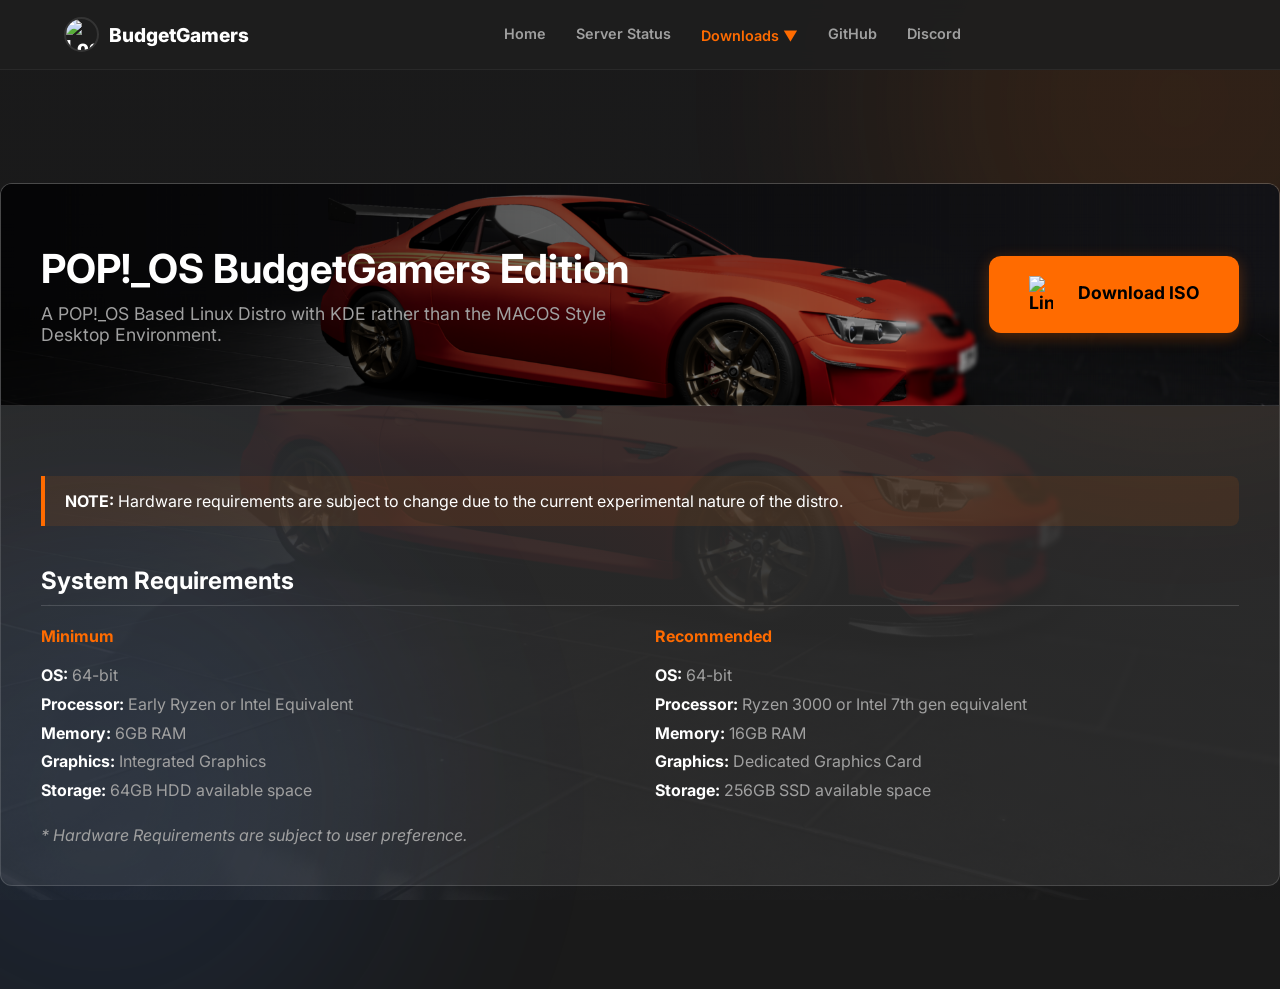
==== Distro/index.html @ 8e36ee64 "refactor: centralize and localize navigation deprecation flags within page headers" ====
<!DOCTYPE html>
<html lang="en">

<head>
    <script>
        // TOGGLE THIS FLAG TO TRUE FOR MAINTENANCE MODE
        const isMaintenance = false;
        if (isMaintenance) {
            window.location.href = "../maintenance.html?page=Distro";
        }

        // TOGGLE THESE FLAGS TO TRUE TO HIDE PAGES FROM NAVIGATION MENUS
        const deprecatedFlags = {
            "Home": false,
            "How to Join": true,
            "Server Status": false,
            "Downloads ▼": false,
            "Modpacks": false,
            "Distro": false
        };
    </script>
    <meta charset="UTF-8">
    <meta name="viewport" content="width=device-width, initial-scale=1.0">
    <title>POP!_OS BudgetGamers Edition | BudgetGamers</title>

    <!-- Google Fonts: Inter -->
    <link rel="preconnect" href="https://fonts.googleapis.com">
    <link rel="preconnect" href="https://fonts.gstatic.com" crossorigin>
    <link href="https://fonts.googleapis.com/css2?family=Inter:wght@300;400;600;800&display=swap" rel="stylesheet">

    <link rel="stylesheet" href="../style.css">
    <link rel="icon" href="../Images/Logo.png">
</head>

<body>
    <!-- Navigation Bar -->
    <nav class="navbar">
        <a href="../index.html" class="nav-logo">
            <img src="../Images/Logo.png" alt="Logo">
            <span>BudgetGamers</span>
        </a>
        <div class="nav-links">
            <a href="../index.html" class="nav-link">Home</a>
            <a href="../How_To_Join/index.html" class="nav-link">How to Join</a>
            <a href="../Status/index.html" class="nav-link">Server Status</a>
            <div class="nav-dropdown">
                <span class="nav-link active" style="cursor: pointer;">Downloads ▼</span>
                <div class="nav-dropdown-content">
                    <a href="../Modpacks/index.html">Modpacks</a>
                    <a href="index.html" class="active">Distro</a>
                </div>
            </div>
            <a href="https://github.com/BudgetGamers" target="_blank" class="nav-link">GitHub</a>
            <a href="https://discord.gg/fDvucph7B3" target="_blank" class="nav-link">Discord</a>
        </div>
        <div class="nav-actions">
            <button class="burger-menu" id="burger-menu">
                <img src="../Images/burger-menu-svgrepo-com.svg" alt="Menu">
            </button>
        </div>
    </nav>

    <!-- Mobile Navigation Overlay -->
    <div class="mobile-overlay" id="mobile-overlay">
        <a href="../index.html" class="nav-link">Home</a>
        <a href="../How_To_Join/index.html" class="nav-link">How to Join</a>
        <a href="../Status/index.html" class="nav-link">Server Status</a>
        <a href="../Modpacks/index.html" class="nav-link">Modpacks</a>
        <a href="index.html" class="nav-link active">Distro</a>
        <a href="https://github.com/BudgetGamers" target="_blank" class="nav-link">GitHub</a>
        <a href="https://discord.gg/fDvucph7B3" target="_blank" class="nav-link">Discord</a>
    </div>

    <!-- Background Blobs -->
    <div class="background-blob blob-1"></div>
    <div class="background-blob blob-2"></div>

    <main class="page-container" style="max-width: none; width: 100%; padding-left: 0; padding-right: 0;">
        <header class="header" style="text-align: center; margin-bottom: 60px;">
        </header>

        <div class="steam-container">
            <!-- Hero Banner -->
            <div class="steam-banner">
                <div class="steam-banner-text">
                    <h2>POP!_OS BudgetGamers Edition</h2>
                    <p>A POP!_OS Based Linux Distro with KDE rather than the MACOS Style Desktop Environment.</p>
                </div>
                <div class="steam-action">
                    <a href="https://huggingface.co/datasets/BudgetGamers/Distros/resolve/main/pop-os_24.04.0-2026.05.18_amd64_generic_24_BudgetGamers.iso?download=true"
                        class="btn btn-primary"
                        style="display: flex; align-items: center; font-size: 1.1rem; padding: 20px 40px; border-radius: 12px; box-shadow: 0 4px 15px rgba(255, 107, 0, 0.3);">
                        <img src="https://cdn.simpleicons.org/linux/white" alt="Linux"
                            style="width: 24px; margin-right: 15px;">
                        <span class="download-text">Download ISO</span>
                    </a>
                </div>
            </div>

            <!-- Content Area -->
            <div class="steam-content">
                <div class="warning-banner">
                    <strong>NOTE:</strong> Hardware requirements are subject to change due to the current experimental
                    nature of the distro.
                </div>

                <div class="sys-reqs">
                    <h3>System Requirements</h3>
                    <div class="sys-reqs-grid">
                        <div class="req-column">
                            <h4>Minimum</h4>
                            <ul>
                                <li><strong>OS:</strong> 64-bit</li>
                                <li><strong>Processor:</strong> Early Ryzen or Intel Equivalent</li>
                                <li><strong>Memory:</strong> 6GB RAM</li>
                                <li><strong>Graphics:</strong> Integrated Graphics</li>
                                <li><strong>Storage:</strong> 64GB HDD available space</li>
                            </ul>
                        </div>
                        <div class="req-column">
                            <h4>Recommended</h4>
                            <ul>
                                <li><strong>OS:</strong> 64-bit</li>
                                <li><strong>Processor:</strong> Ryzen 3000 or Intel 7th gen equivalent</li>
                                <li><strong>Memory:</strong> 16GB RAM</li>
                                <li><strong>Graphics:</strong> Dedicated Graphics Card</li>
                                <li><strong>Storage:</strong> 256GB SSD available space</li>
                            </ul>
                        </div>
                    </div>
                    <p style="color: var(--text-secondary); margin-top: 20px; font-style: italic;">* Hardware
                        Requirements are subject to user preference.</p>
                </div>
            </div>
        </div>
    </main>

    <script src="../script.js"></script>
</body>

</html>
---- style.css ----
:root {
    --bg-color: #1a1a1a;
    /* Dark Grey instead of black */
    --navbar-bg: rgba(30, 30, 30, 0.9);
    --card-bg: rgba(255, 255, 255, 0.07);
    --card-border: rgba(255, 255, 255, 0.15);
    --text-primary: #ffffff;
    --text-secondary: #a0a0a0;
    --accent-primary: #ff6b00;
    /* BeamMP Orange */
    --accent-hover: #ff8533;
    --accent-discord: #5865f2;
}

* {
    margin: 0;
    padding: 0;
    box-sizing: border-box;
}

body {
    font-family: 'Inter', sans-serif;
    background-color: var(--bg-color);
    background-image: linear-gradient(rgba(26, 26, 26, 0.9), rgba(26, 26, 26, 0.9)), url('Images/Background.png');
    background-size: cover;
    background-position: center;
    background-attachment: fixed;
    color: var(--text-primary);
    min-height: 100vh;
    overflow-x: hidden;
}

/* Background Animated Blobs (Subtle Placeholder) */
.background-blob {
    position: fixed;
    width: 600px;
    height: 600px;
    border-radius: 50%;
    filter: blur(120px);
    z-index: -1;
    opacity: 0.1;
}

.blob-1 {
    background-color: var(--accent-primary);
    top: -200px;
    right: -200px;
    animation: float 20s infinite alternate;
}

.blob-2 {
    background-color: #3b82f6;
    bottom: -200px;
    left: -200px;
    animation: float 25s infinite alternate-reverse;
}

@keyframes float {
    from {
        transform: translate(0, 0) scale(1);
    }

    to {
        transform: translate(-100px, 100px) scale(1.1);
    }
}

/* Navigation Bar */
.navbar {
    position: fixed;
    top: 0;
    left: 0;
    width: 100%;
    height: 70px;
    background: var(--navbar-bg);
    backdrop-filter: blur(10px);
    display: flex;
    justify-content: space-between;
    align-items: center;
    padding: 0 5%;
    z-index: 1000;
    border-bottom: 1px solid rgba(255, 255, 255, 0.05);
}

.nav-logo {
    display: flex;
    align-items: center;
    gap: 10px;
    text-decoration: none;
    color: #fff;
    font-weight: 800;
    font-size: 1.2rem;
}

.nav-logo span {
    transition: opacity 0.3s, display 0.3s;
}

.nav-logo img {
    height: 35px;
    width: 35px;
    border-radius: 50%;
    object-fit: cover;
    border: 2px solid rgba(255, 255, 255, 0.1);
}

.nav-links {
    display: flex;
    gap: 30px;
}

.nav-link {
    text-decoration: none;
    color: var(--text-secondary);
    font-size: 0.9rem;
    font-weight: 600;
    transition: color 0.3s;
    text-transform: capitalize;
}

.nav-link:hover,
.nav-link.active {
    color: var(--accent-primary);
}

/* Dropdown Menu */
.nav-dropdown {
    position: relative;
    display: inline-block;
}

.nav-dropdown-content {
    display: none;
    position: absolute;
    top: 100%;
    left: 0;
    background-color: var(--navbar-bg);
    min-width: 160px;
    box-shadow: 0px 8px 16px 0px rgba(0, 0, 0, 0.5);
    z-index: 1002;
    border-radius: 8px;
    border: 1px solid rgba(255, 255, 255, 0.05);
    overflow: hidden;
    backdrop-filter: blur(10px);
}

.nav-dropdown-content a {
    color: var(--text-secondary);
    padding: 12px 16px;
    text-decoration: none;
    display: block;
    font-size: 0.9rem;
    font-weight: 600;
    transition: all 0.3s;
}

.nav-dropdown-content a:hover {
    background-color: rgba(255, 255, 255, 0.1);
    color: var(--accent-primary);
}

.nav-dropdown:hover .nav-dropdown-content {
    display: block;
}


/* Burger Menu */
.burger-menu {
    display: none;
    align-items: center;
    justify-content: center;
    cursor: pointer;
    z-index: 1001;
    background: none;
    border: none;
    padding: 0;
}

.burger-menu img {
    width: 24px;
    height: 24px;
    filter: invert(1);
    /* Make the black SVG white */
    transition: transform 0.3s ease;
}

.burger-menu.active img {
    transform: rotate(90deg);
}

/* Mobile Menu Overlay */
.mobile-overlay {
    position: fixed;
    top: 0;
    left: 0;
    width: 100%;
    height: 100vh;
    background: rgba(26, 26, 26, 0.98);
    backdrop-filter: blur(15px);
    display: flex;
    flex-direction: column;
    justify-content: center;
    align-items: center;
    gap: 30px;
    z-index: 1000;
    transform: translateX(100%);
    transition: transform 0.4s cubic-bezier(0.4, 0, 0.2, 1);
}

.mobile-overlay.active {
    transform: translateX(0);
}

.mobile-overlay .nav-link {
    font-size: 1.5rem;
    text-transform: uppercase;
    letter-spacing: 2px;
}


.nav-actions {
    display: flex;
    align-items: center;
    gap: 20px;
}

/* Hero Section */
.hero {
    min-height: 100vh;
    display: flex;
    flex-direction: column;
    justify-content: center;
    align-items: center;
    text-align: center;
    padding: 100px 20px;
    /* Added padding-top to avoid header cutoff */
    position: relative;
}

.hero-content {
    max-width: 900px;
    animation: fadeInUp 1s ease-out;
}

@keyframes fadeInUp {
    from {
        opacity: 0;
        transform: translateY(30px);
    }

    to {
        opacity: 1;
        transform: translateY(0);
    }
}

.hero-title {
    font-size: clamp(2.5rem, 8vw, 4.5rem);
    font-weight: 800;
    line-height: 1.1;
    margin-bottom: 20px;
}

.hero-subtitle {
    font-size: clamp(1rem, 3vw, 1.25rem);
    color: var(--text-secondary);
    max-width: 600px;
    margin: 0 auto 40px;
    line-height: 1.6;
}

.hero-btns {
    display: flex;
    gap: 20px;
    justify-content: center;
}

.download-text {
    position: relative;
    top: -2px;
}

.btn {
    padding: 16px 32px;
    border-radius: 8px;
    font-weight: 700;
    text-decoration: none;
    transition: all 0.3s ease;
    display: flex;
    align-items: center;
    gap: 10px;
    font-size: 1rem;
}

.btn-primary {
    background: var(--accent-primary);
    color: #000;
}

.btn-primary:hover {
    background: var(--accent-hover);
    transform: translateY(-2px);
    box-shadow: 0 10px 20px rgba(255, 107, 0, 0.3);
}

.btn-secondary {
    background: rgba(255, 255, 255, 0.05);
    color: #fff;
    border: 1px solid rgba(255, 255, 255, 0.1);
    backdrop-filter: blur(5px);
}

.btn-secondary:hover {
    background: rgba(255, 255, 255, 0.1);
    border-color: rgba(255, 255, 255, 0.3);
    transform: translateY(-2px);
}

/* Stats Bar */
.stats-bar {
    position: absolute;
    bottom: 0;
    width: 100%;
    padding: 40px 0;
    background: linear-gradient(to top, rgba(26, 26, 26, 0.9), transparent);
    display: flex;
    justify-content: center;
    gap: 80px;
}

.stat-item {
    text-align: center;
}

.stat-value {
    display: block;
    font-size: 1.5rem;
    font-weight: 800;
    color: var(--accent-primary);
    margin-bottom: 5px;
}

.stat-label {
    font-size: 0.8rem;
    color: var(--text-secondary);
    text-transform: uppercase;
    letter-spacing: 1px;
}

/* Page Section (for non-hero pages) */
.page-container {
    padding-top: 120px;
    max-width: 800px;
    margin: 3px auto;
    /* Added 3px margin as requested */
    padding-bottom: 100px;
}


/* Steam Section (moved or adjusted) */
.steam-mini-card {
    margin-top: 50px;
    background: var(--card-bg);
    border: 1px solid var(--card-border);
    padding: 40px;
    border-radius: 20px;
    display: flex;
    flex-direction: column;
    align-items: center;
    gap: 25px;
    width: 100%;
    max-width: 415px;
    /* Matching the approximate width of two large buttons */
    margin-left: auto;
    margin-right: auto;
}

#steam-code {
    font-family: 'JetBrains Mono', monospace;
    color: var(--accent-primary);
    font-weight: 800;
    font-size: 2rem;
    /* Significantly larger */
    letter-spacing: 5px;
}


/* Steam-Style Distro Layout */
.steam-container {
    background: var(--card-bg);
    border: 1px solid var(--card-border);
    border-radius: 12px;
    overflow: hidden;
    margin-top: 20px;
}

.steam-banner {
    background: linear-gradient(to right, rgba(0, 0, 0, 0.8), rgba(0, 0, 0, 0.2)), url('Images/Background.png');
    background-size: cover;
    background-position: center;
    padding: 60px 40px;
    border-bottom: 1px solid var(--card-border);
    display: flex;
    justify-content: space-between;
    align-items: center;
    flex-wrap: wrap;
    gap: 20px;
}

.steam-banner-text h2 {
    font-size: 2.5rem;
    color: #fff;
    margin-bottom: 10px;
}

.steam-banner-text p {
    color: var(--text-secondary);
    font-size: 1.1rem;
    max-width: 600px;
}

.steam-content {
    padding: 40px;
}

.warning-banner {
    background: rgba(255, 107, 0, 0.1);
    border-left: 4px solid var(--accent-primary);
    padding: 15px 20px;
    margin: 30px 0;
    color: #fff;
    border-radius: 0 8px 8px 0;
}

.sys-reqs {
    margin-top: 40px;
}

.sys-reqs h3 {
    font-size: 1.5rem;
    color: #fff;
    margin-bottom: 20px;
    border-bottom: 1px solid var(--card-border);
    padding-bottom: 10px;
}

.sys-reqs-grid {
    display: grid;
    grid-template-columns: 1fr 1fr;
    gap: 30px;
}

.req-column h4 {
    color: var(--accent-primary);
    margin-bottom: 15px;
}

.req-column ul {
    list-style-type: none;
    color: var(--text-secondary);
    line-height: 1.8;
}

.req-column ul li strong {
    color: #fff;
}

/* Responsive */
@media (max-width: 900px) {
    .nav-logo span {
        display: none;
    }

    .nav-links {
        display: none;
    }

    .burger-menu {
        display: flex;
    }

    .nav-actions {
        margin-left: auto;
        margin-right: 20px;
    }

    #modpack-grid {
        padding: 0 20px !important;
        /* Reduce side margins on mobile */
        justify-content: center;
    }

    .modpack-content {
        max-width: 400px;
        margin: 0 auto;
        width: 100%;
    }

    .hero-title {
        font-size: 2.5rem !important;
        letter-spacing: -1px;
    }

    .hero-subtitle {
        font-size: 1rem !important;
    }

    .hero {
        padding-top: 120px;
        /* More padding to ensure nothing is cutoff */
        justify-content: flex-start;
        /* Start from top on mobile */
    }
}

@media (max-width: 768px) {
    .hero-btns {
        flex-direction: column;
        width: 100%;
    }

    .stats-bar {
        gap: 30px;
        flex-wrap: wrap;
        padding: 20px 0;
    }

    .sys-reqs-grid {
        grid-template-columns: 1fr;
    }

    .steam-banner {
        flex-direction: column;
        text-align: center;
        padding: 40px 20px;
    }
}

/* Server Cards & Status Badges (for Status Page) */
#server-display {
    display: grid;
    grid-template-columns: repeat(auto-fit, minmax(350px, 1fr));
    gap: 20px;
}

.server-card {
    background: var(--card-bg);
    border: 1px solid var(--card-border);
    border-radius: 16px;
    padding: 24px;
    transition: all 0.3s ease;
}

.server-card:hover {
    transform: translateY(-5px);
    border-color: var(--accent-primary);
}

.card-header {
    display: flex;
    justify-content: space-between;
    align-items: center;
    margin-bottom: 15px;
}

.status-badge {
    padding: 5px 12px;
    border-radius: 20px;
    font-size: 0.7rem;
    font-weight: 800;
    text-transform: uppercase;
    letter-spacing: 1px;
}

.status-online {
    background: rgba(16, 185, 129, 0.15);
    color: #34d399;
    border: 1px solid rgba(16, 185, 129, 0.3);
}

.status-starting {
    background: rgba(245, 158, 11, 0.15);
    color: #fbbf24;
    border: 1px solid rgba(245, 158, 11, 0.3);
}

.status-offline {
    background: rgba(239, 68, 68, 0.15);
    color: #f87171;
    border: 1px solid rgba(239, 68, 68, 0.3);
}

.ip-container {
    display: flex;
    justify-content: space-between;
    align-items: center;
    margin-top: 15px;
    background: rgba(0, 0, 0, 0.3);
    padding: 10px 15px;
    border-radius: 10px;
    border: 1px solid rgba(255, 255, 255, 0.05);
}

.ip-text {
    font-family: monospace;
    font-size: 0.9rem;
    color: var(--accent-primary);
}
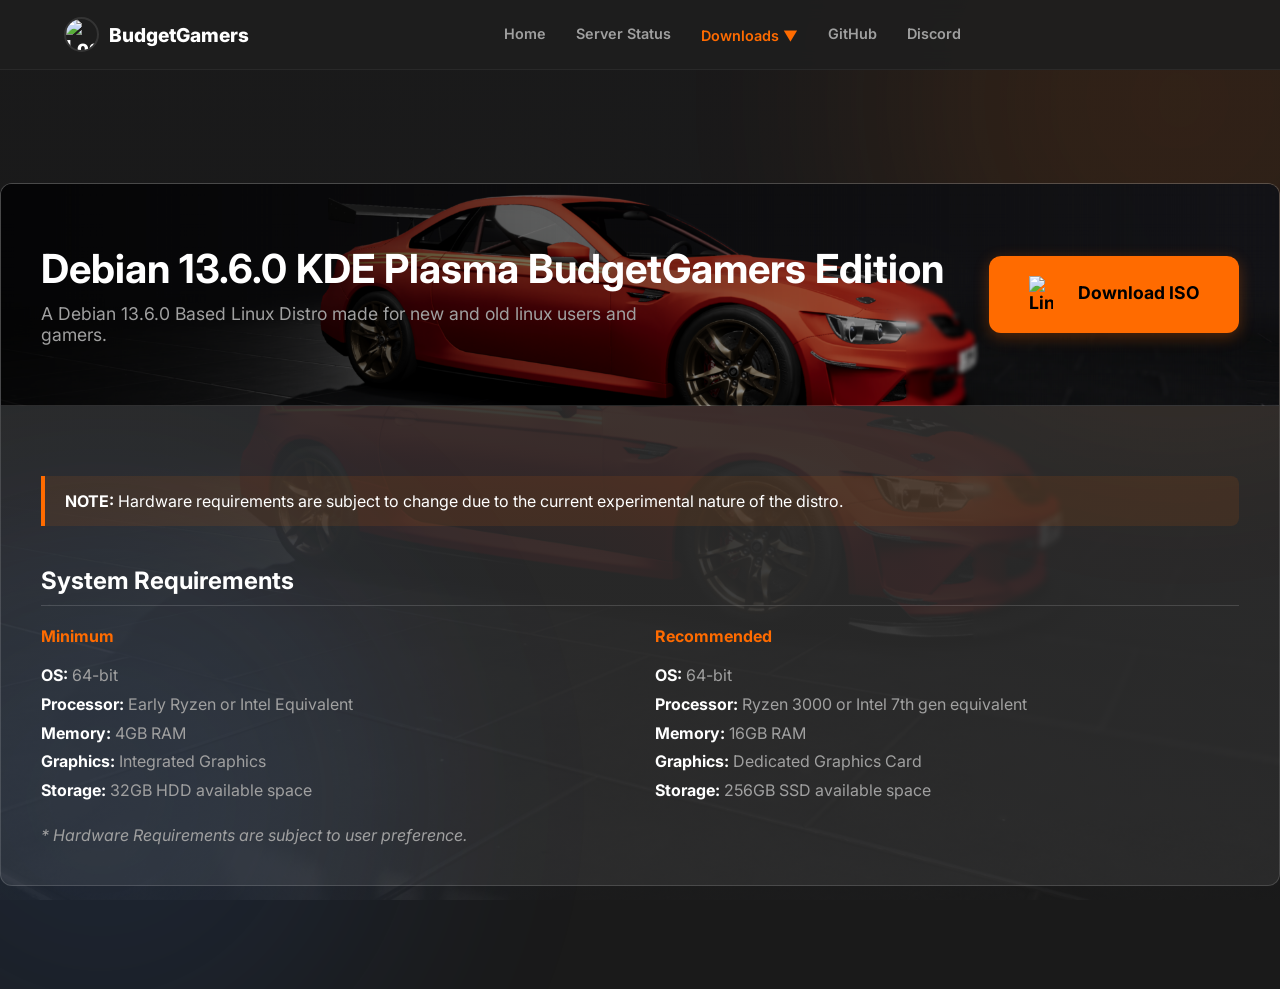
==== commit a55edc5c: "chore: update distro branding to Debian 13.6.0, adjust hardware requirements, and disable Distro nav" ====
--- a/Distro/index.html
+++ b/Distro/index.html
@@ -21,7 +21,7 @@
     </script>
     <meta charset="UTF-8">
     <meta name="viewport" content="width=device-width, initial-scale=1.0">
-    <title>POP!_OS BudgetGamers Edition | BudgetGamers</title>
+    <title>Debian 13.6.0 KDE Plasma | BudgetGamers</title>
 
     <!-- Google Fonts: Inter -->
     <link rel="preconnect" href="https://fonts.googleapis.com">
@@ -83,11 +83,11 @@
             <!-- Hero Banner -->
             <div class="steam-banner">
                 <div class="steam-banner-text">
-                    <h2>POP!_OS BudgetGamers Edition</h2>
-                    <p>A POP!_OS Based Linux Distro with KDE rather than the MACOS Style Desktop Environment.</p>
+                    <h2>Debian 13.6.0 KDE Plasma BudgetGamers Edition</h2>
+                    <p>A Debian 13.6.0 Based Linux Distro made for new and old linux users and gamers.</p>
                 </div>
                 <div class="steam-action">
-                    <a href="https://huggingface.co/datasets/BudgetGamers/Distros/resolve/main/pop-os_24.04.0-2026.05.18_amd64_generic_24_BudgetGamers.iso?download=true"
+                    <a href="https://huggingface.co/datasets/BudgetGamers/Distros/resolve/main/debian-live-13.6.0-amd64-kde.iso?download=true"
                         class="btn btn-primary"
                         style="display: flex; align-items: center; font-size: 1.1rem; padding: 20px 40px; border-radius: 12px; box-shadow: 0 4px 15px rgba(255, 107, 0, 0.3);">
                         <img src="https://cdn.simpleicons.org/linux/white" alt="Linux"
@@ -112,9 +112,9 @@
                             <ul>
                                 <li><strong>OS:</strong> 64-bit</li>
                                 <li><strong>Processor:</strong> Early Ryzen or Intel Equivalent</li>
-                                <li><strong>Memory:</strong> 6GB RAM</li>
+                                <li><strong>Memory:</strong> 4GB RAM</li>
                                 <li><strong>Graphics:</strong> Integrated Graphics</li>
-                                <li><strong>Storage:</strong> 64GB HDD available space</li>
+                                <li><strong>Storage:</strong> 32GB HDD available space</li>
                             </ul>
                         </div>
                         <div class="req-column">
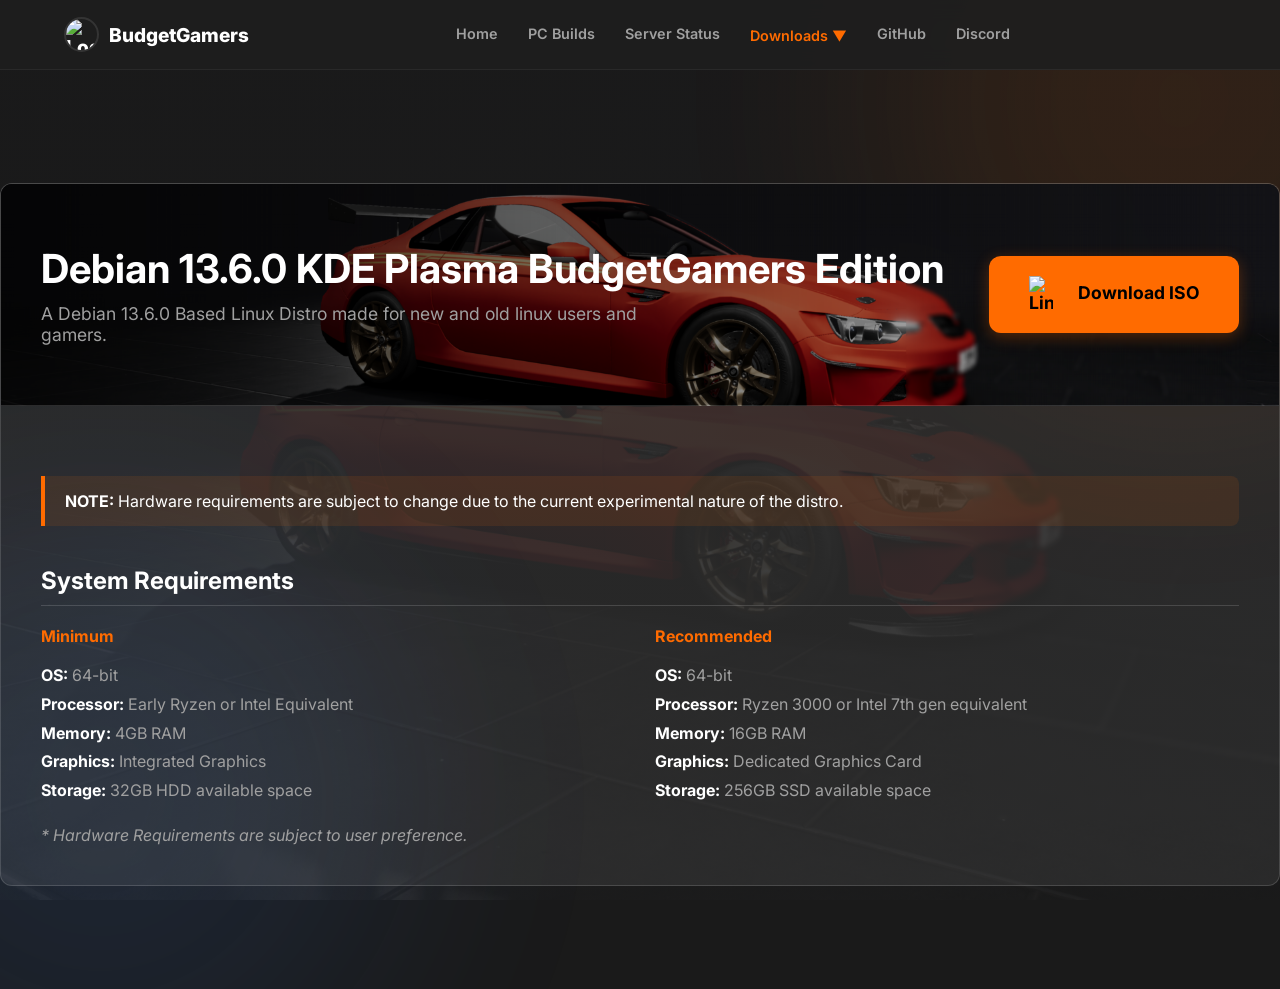
==== commit c7d9e5eb: "replaced deprecated "how to join" with new pc build list page" ====
--- a/Distro/index.html
+++ b/Distro/index.html
@@ -12,7 +12,7 @@
         // TOGGLE THESE FLAGS TO TRUE TO HIDE PAGES FROM NAVIGATION MENUS
         const deprecatedFlags = {
             "Home": false,
-            "How to Join": true,
+            "PC Builds": false,
             "Server Status": false,
             "Downloads ▼": false,
             "Modpacks": false,
@@ -41,7 +41,7 @@
         </a>
         <div class="nav-links">
             <a href="../index.html" class="nav-link">Home</a>
-            <a href="../How_To_Join/index.html" class="nav-link">How to Join</a>
+            <a href="../Pc_Building_Support/index.html" class="nav-link">PC Builds</a>
             <a href="../Status/index.html" class="nav-link">Server Status</a>
             <div class="nav-dropdown">
                 <span class="nav-link active" style="cursor: pointer;">Downloads ▼</span>
@@ -63,12 +63,13 @@
     <!-- Mobile Navigation Overlay -->
     <div class="mobile-overlay" id="mobile-overlay">
         <a href="../index.html" class="nav-link">Home</a>
-        <a href="../How_To_Join/index.html" class="nav-link">How to Join</a>
+        <a href="../Pc_Building_Support/index.html" class="nav-link">PC Builds</a>
         <a href="../Status/index.html" class="nav-link">Server Status</a>
         <a href="../Modpacks/index.html" class="nav-link">Modpacks</a>
         <a href="index.html" class="nav-link active">Distro</a>
         <a href="https://github.com/BudgetGamers" target="_blank" class="nav-link">GitHub</a>
-        <a href="https://discord.gg/fDvucph7B3" target="_blank" class="nav-link">Discord</a>
+        <a href="https://budgetgamers.github.io/BudgetGamers-Info-Hub/Discord" target="_blank"
+            class="nav-link">Discord</a>
     </div>
 
     <!-- Background Blobs -->
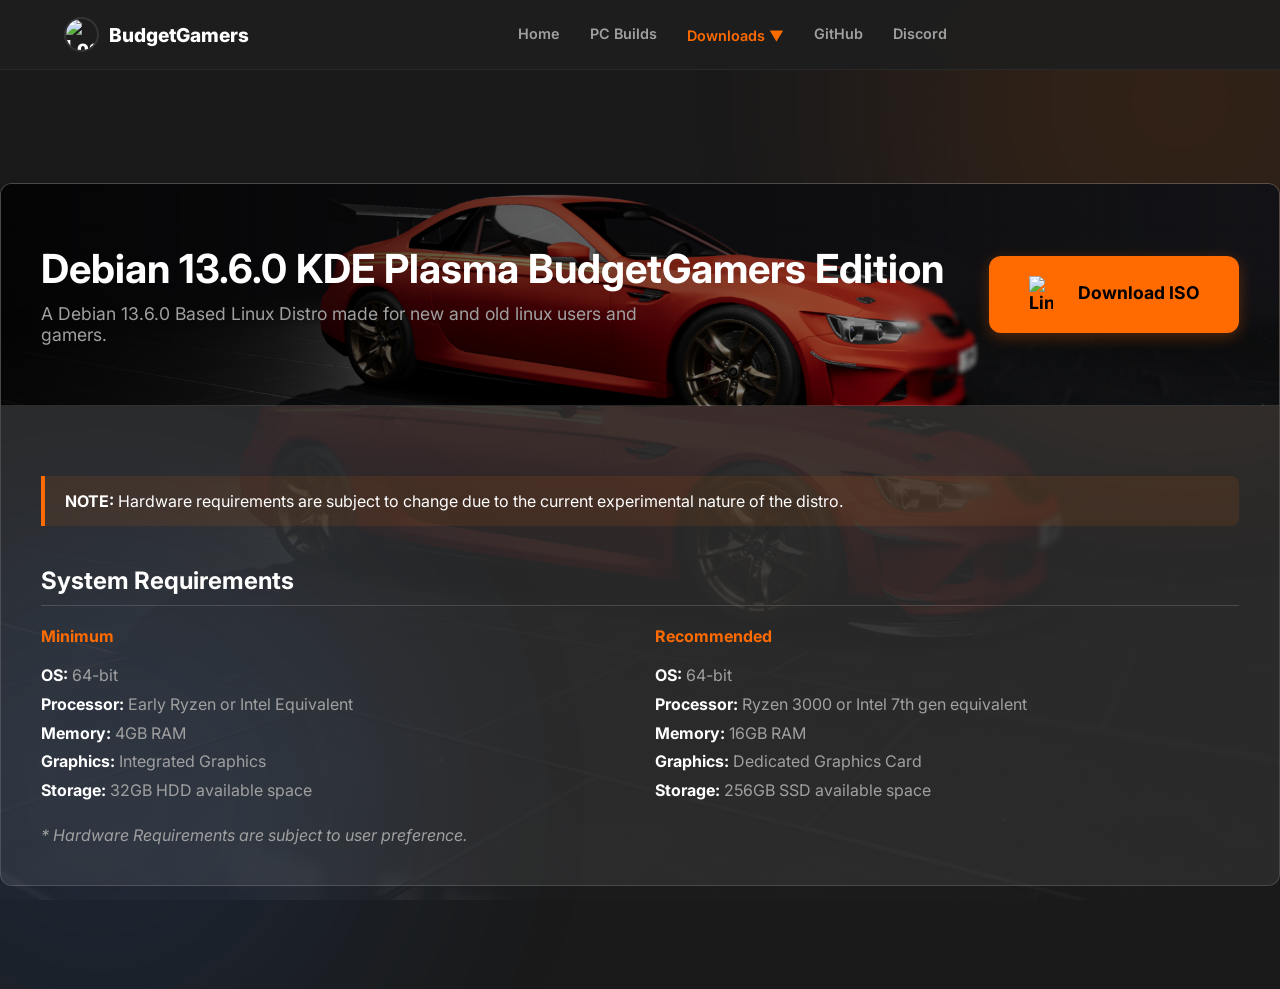
==== commit 8eb5ba70: "deprecated broken status page for the time being." ====
--- a/Distro/index.html
+++ b/Distro/index.html
@@ -13,7 +13,7 @@
         const deprecatedFlags = {
             "Home": false,
             "PC Builds": false,
-            "Server Status": false,
+            "Server Status": true,
             "Downloads ▼": false,
             "Modpacks": false,
             "Distro": false
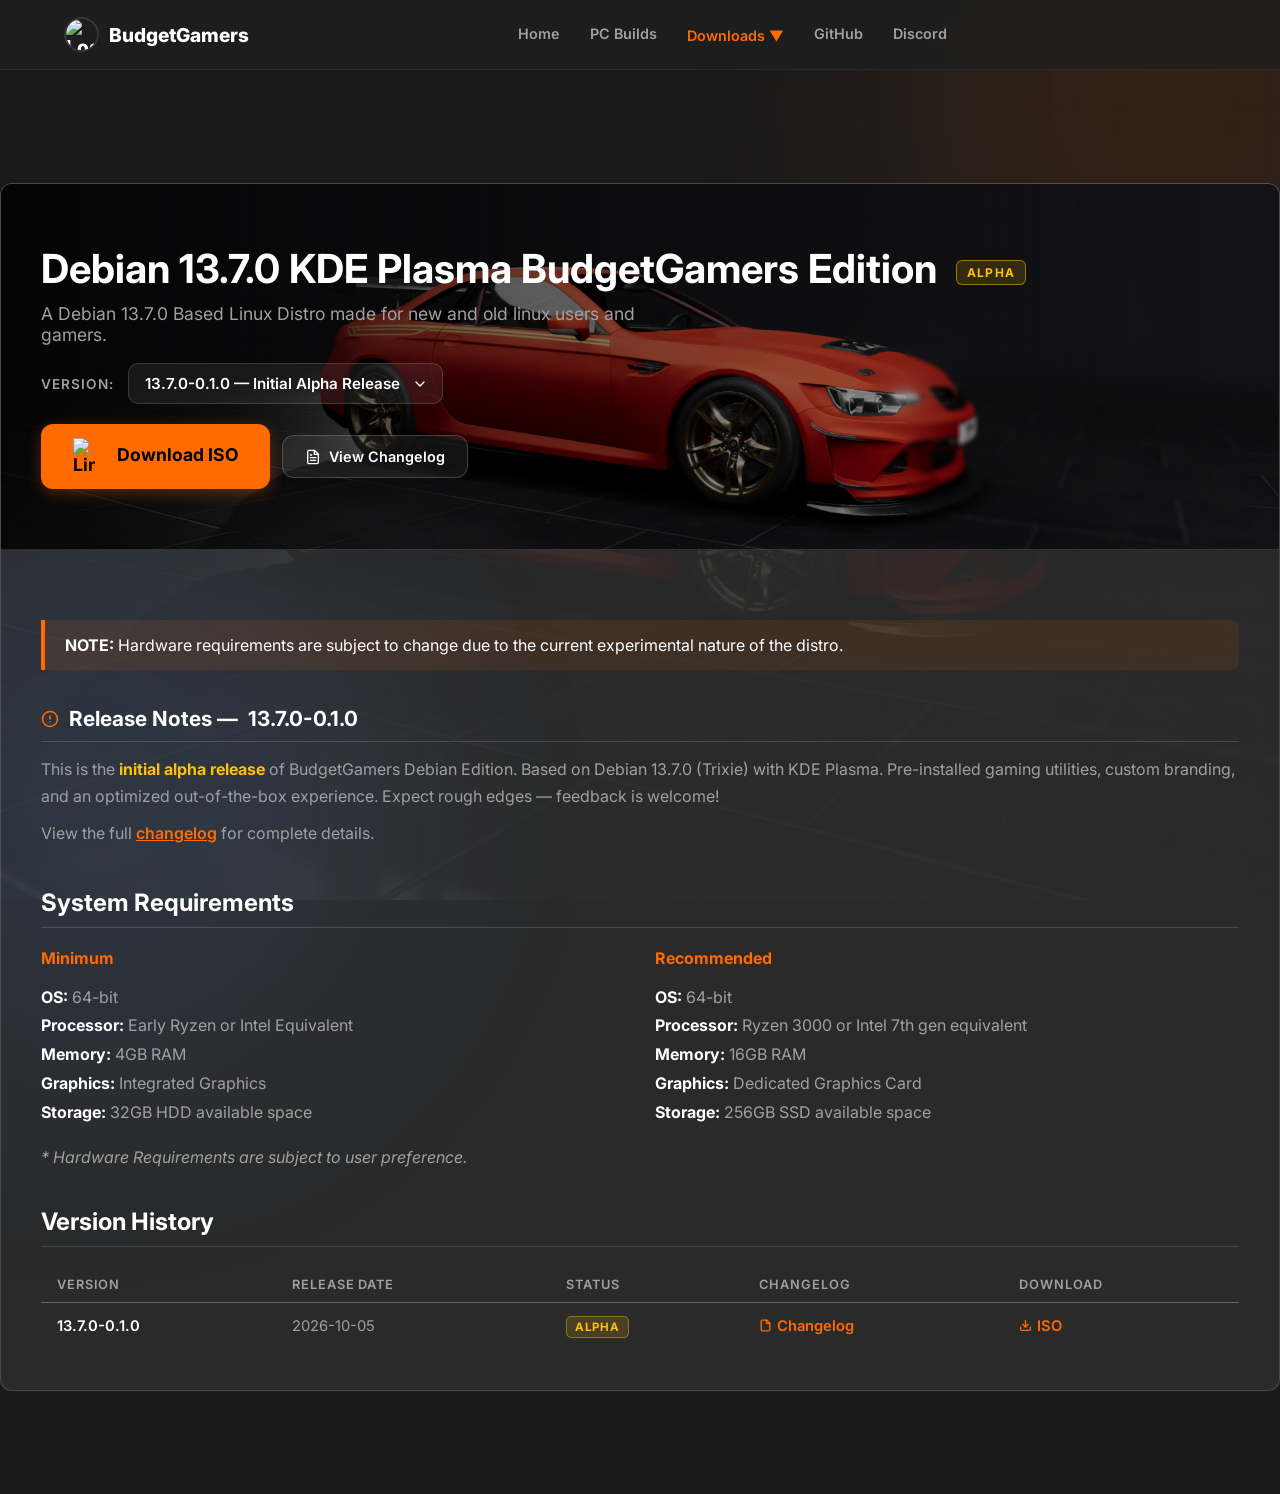
==== commit a75ff5ba: "Added Changelogs system and quick redirect flags" ====
--- a/Distro/index.html
+++ b/Distro/index.html
@@ -21,7 +21,8 @@
     </script>
     <meta charset="UTF-8">
     <meta name="viewport" content="width=device-width, initial-scale=1.0">
-    <title>Debian 13.6.0 KDE Plasma | BudgetGamers</title>
+    <meta name="description" content="Download BudgetGamers Debian Edition — a Debian-based Linux distro pre-configured for gamers. Browse all versions, release notes, and changelogs.">
+    <title>Debian KDE Plasma | BudgetGamers Distro</title>
 
     <!-- Google Fonts: Inter -->
     <link rel="preconnect" href="https://fonts.googleapis.com">
@@ -30,24 +31,257 @@
 
     <link rel="stylesheet" href="../style.css">
     <link rel="icon" href="../Images/Logo.png">
+
+    <style>
+        /* ── Version Selector ── */
+        .version-selector-wrap {
+            display: flex;
+            align-items: center;
+            gap: 14px;
+            flex-wrap: wrap;
+        }
+
+        .version-label {
+            font-size: 0.85rem;
+            color: var(--text-secondary);
+            text-transform: uppercase;
+            letter-spacing: 0.08em;
+            font-weight: 600;
+            white-space: nowrap;
+        }
+
+        #version-select {
+            appearance: none;
+            -webkit-appearance: none;
+            background: rgba(255,255,255,0.07);
+            border: 1px solid rgba(255,255,255,0.15);
+            color: #fff;
+            font-family: 'Inter', sans-serif;
+            font-size: 0.95rem;
+            font-weight: 600;
+            padding: 10px 42px 10px 16px;
+            border-radius: 10px;
+            cursor: pointer;
+            transition: border-color 0.2s, background 0.2s;
+            min-width: 200px;
+            background-image: url("data:image/svg+xml,%3Csvg xmlns='http://www.w3.org/2000/svg' width='16' height='16' viewBox='0 0 24 24' fill='none' stroke='%23ffffff' stroke-width='2' stroke-linecap='round' stroke-linejoin='round'%3E%3Cpolyline points='6 9 12 15 18 9'%3E%3C/polyline%3E%3C/svg%3E");
+            background-repeat: no-repeat;
+            background-position: right 14px center;
+        }
+
+        #version-select:hover,
+        #version-select:focus {
+            border-color: var(--accent-primary);
+            background-color: rgba(255,107,0,0.08);
+            outline: none;
+        }
+
+        #version-select option {
+            background: #1a1a2e;
+            color: #fff;
+        }
+
+        /* ── Download + Changelog action row ── */
+        .steam-action {
+            display: flex;
+            flex-direction: column;
+            align-items: flex-end;
+            gap: 14px;
+        }
+
+        .action-row {
+            display: flex;
+            align-items: center;
+            gap: 12px;
+            flex-wrap: wrap;
+            justify-content: flex-end;
+        }
+
+        .btn-changelog {
+            display: inline-flex;
+            align-items: center;
+            gap: 8px;
+            background: rgba(255,255,255,0.07);
+            border: 1px solid rgba(255,255,255,0.18);
+            color: #fff;
+            font-family: 'Inter', sans-serif;
+            font-size: 0.9rem;
+            font-weight: 600;
+            padding: 12px 22px;
+            border-radius: 12px;
+            text-decoration: none;
+            transition: background 0.2s, border-color 0.2s, transform 0.15s;
+            cursor: pointer;
+            white-space: nowrap;
+        }
+
+        .btn-changelog:hover {
+            background: rgba(255,255,255,0.13);
+            border-color: rgba(255,255,255,0.35);
+            transform: translateY(-2px);
+        }
+
+        .btn-changelog svg {
+            flex-shrink: 0;
+        }
+
+        /* version badge inside the banner title */
+        .version-badge {
+            display: inline-block;
+            font-size: 0.75rem;
+            font-weight: 700;
+            text-transform: uppercase;
+            letter-spacing: 0.1em;
+            padding: 4px 10px;
+            border-radius: 6px;
+            background: rgba(255,107,0,0.2);
+            border: 1px solid rgba(255,107,0,0.5);
+            color: var(--accent-primary);
+            vertical-align: middle;
+            margin-left: 10px;
+        }
+
+        .alpha-badge {
+            background: rgba(255,193,7,0.15);
+            border-color: rgba(255,193,7,0.5);
+            color: #ffc107;
+        }
+
+        /* release notes section */
+        .release-notes {
+            margin-top: 36px;
+        }
+
+        .release-notes h3 {
+            font-size: 1.3rem;
+            color: #fff;
+            margin-bottom: 14px;
+            border-bottom: 1px solid var(--card-border);
+            padding-bottom: 10px;
+            display: flex;
+            align-items: center;
+            gap: 10px;
+        }
+
+        .release-notes p {
+            color: var(--text-secondary);
+            line-height: 1.7;
+            margin-bottom: 10px;
+        }
+
+        /* version history table */
+        .version-history {
+            margin-top: 40px;
+        }
+
+        .version-history h3 {
+            font-size: 1.5rem;
+            color: #fff;
+            margin-bottom: 20px;
+            border-bottom: 1px solid var(--card-border);
+            padding-bottom: 10px;
+        }
+
+        .version-table {
+            width: 100%;
+            border-collapse: collapse;
+            font-size: 0.92rem;
+        }
+
+        .version-table th {
+            text-align: left;
+            padding: 10px 16px;
+            color: var(--text-secondary);
+            font-weight: 600;
+            font-size: 0.8rem;
+            text-transform: uppercase;
+            letter-spacing: 0.07em;
+            border-bottom: 1px solid var(--card-border);
+        }
+
+        .version-table td {
+            padding: 14px 16px;
+            border-bottom: 1px solid rgba(255,255,255,0.05);
+            color: var(--text-secondary);
+            vertical-align: middle;
+        }
+
+        .version-table tr:last-child td {
+            border-bottom: none;
+        }
+
+        .version-table tr:hover td {
+            background: rgba(255,255,255,0.03);
+        }
+
+        .version-table td:first-child {
+            color: #fff;
+            font-weight: 600;
+        }
+
+        .version-table .tbl-badge {
+            font-size: 0.72rem;
+            font-weight: 700;
+            padding: 3px 8px;
+            border-radius: 5px;
+            text-transform: uppercase;
+            letter-spacing: 0.06em;
+        }
+
+        .tbl-badge.alpha {
+            background: rgba(255,193,7,0.15);
+            color: #ffc107;
+            border: 1px solid rgba(255,193,7,0.4);
+        }
+
+        .tbl-badge.stable {
+            background: rgba(72,199,116,0.15);
+            color: #48c774;
+            border: 1px solid rgba(72,199,116,0.4);
+        }
+
+        .tbl-link {
+            display: inline-flex;
+            align-items: center;
+            gap: 5px;
+            color: var(--accent-primary);
+            text-decoration: none;
+            font-weight: 600;
+            transition: opacity 0.2s;
+        }
+
+        .tbl-link:hover {
+            opacity: 0.75;
+        }
+
+        @media (max-width: 640px) {
+            .version-table th:nth-child(3),
+            .version-table td:nth-child(3) {
+                display: none;
+            }
+            .steam-action {
+                align-items: flex-start;
+            }
+        }
+    </style>
 </head>
 
 <body>
     <!-- Navigation Bar -->
     <nav class="navbar">
-        <a href="../index.html" class="nav-logo">
+        <a href="../" class="nav-logo">
             <img src="../Images/Logo.png" alt="Logo">
             <span>BudgetGamers</span>
         </a>
         <div class="nav-links">
-            <a href="../index.html" class="nav-link">Home</a>
-            <a href="../Pc_Building_Support/index.html" class="nav-link">PC Builds</a>
-            <a href="../Status/index.html" class="nav-link">Server Status</a>
+            <a href="../" class="nav-link">Home</a>
+            <a href="../Pc_Building_Support/" class="nav-link">PC Builds</a>
+            <a href="../Status/" class="nav-link">Server Status</a>
             <div class="nav-dropdown">
                 <span class="nav-link active" style="cursor: pointer;">Downloads ▼</span>
                 <div class="nav-dropdown-content">
-                    <a href="../Modpacks/index.html">Modpacks</a>
-                    <a href="index.html" class="active">Distro</a>
+                    <a href="../Modpacks/">Modpacks</a>
+                    <a href="./" class="active">Distro</a>
                 </div>
             </div>
             <a href="https://github.com/BudgetGamers" target="_blank" class="nav-link">GitHub</a>
@@ -62,11 +296,11 @@
 
     <!-- Mobile Navigation Overlay -->
     <div class="mobile-overlay" id="mobile-overlay">
-        <a href="../index.html" class="nav-link">Home</a>
-        <a href="../Pc_Building_Support/index.html" class="nav-link">PC Builds</a>
-        <a href="../Status/index.html" class="nav-link">Server Status</a>
-        <a href="../Modpacks/index.html" class="nav-link">Modpacks</a>
-        <a href="index.html" class="nav-link active">Distro</a>
+        <a href="../" class="nav-link">Home</a>
+        <a href="../Pc_Building_Support/" class="nav-link">PC Builds</a>
+        <a href="../Status/" class="nav-link">Server Status</a>
+        <a href="../Modpacks/" class="nav-link">Modpacks</a>
+        <a href="./" class="nav-link active">Distro</a>
         <a href="https://github.com/BudgetGamers" target="_blank" class="nav-link">GitHub</a>
         <a href="https://budgetgamers.github.io/BudgetGamers-Info-Hub/Discord" target="_blank"
             class="nav-link">Discord</a>
@@ -84,17 +318,46 @@
             <!-- Hero Banner -->
             <div class="steam-banner">
                 <div class="steam-banner-text">
-                    <h2>Debian 13.6.0 KDE Plasma BudgetGamers Edition</h2>
-                    <p>A Debian 13.6.0 Based Linux Distro made for new and old linux users and gamers.</p>
-                </div>
+                    <h2 id="banner-title">
+                        Debian 13.7.0 KDE Plasma BudgetGamers Edition
+                        <span class="version-badge alpha-badge" id="banner-status-badge">ALPHA</span>
+                    </h2>
+                    <p id="banner-desc">A Debian 13.7.0 Based Linux Distro made for new and old linux users and gamers.</p>
+
+                    <!-- Version selector -->
+                    <div class="version-selector-wrap" style="margin-top: 18px;">
+                        <span class="version-label">Version:</span>
+                        <select id="version-select" aria-label="Select version">
+                            <!-- versions are populated by JS -->
+                        </select>
+                    </div>
+                </div>
+
                 <div class="steam-action">
-                    <a href="https://huggingface.co/datasets/BudgetGamers/Distros/resolve/main/debian-live-13.6.0-amd64-kde.iso?download=true"
-                        class="btn btn-primary"
-                        style="display: flex; align-items: center; font-size: 1.1rem; padding: 20px 40px; border-radius: 12px; box-shadow: 0 4px 15px rgba(255, 107, 0, 0.3);">
-                        <img src="https://cdn.simpleicons.org/linux/white" alt="Linux"
-                            style="width: 24px; margin-right: 15px;">
-                        <span class="download-text">Download ISO</span>
-                    </a>
+                    <div class="action-row">
+                        <a id="btn-download"
+                            href="https://huggingface.co/datasets/BudgetGamers/Distros/resolve/main/debian-live-13.7.0-amd64-kde.iso?download=true"
+                            class="btn btn-primary"
+                            style="display: flex; align-items: center; font-size: 1.1rem; padding: 14px 32px; border-radius: 12px; box-shadow: 0 4px 15px rgba(255, 107, 0, 0.3);">
+                            <img src="https://cdn.simpleicons.org/linux/white" alt="Linux"
+                                style="width: 22px; margin-right: 12px;">
+                            <span class="download-text">Download ISO</span>
+                        </a>
+                        <a id="btn-changelog"
+                            href="changelog-13.7.0-0.1.0.txt"
+                            target="_blank"
+                            class="btn-changelog">
+                            <svg xmlns="http://www.w3.org/2000/svg" width="16" height="16" viewBox="0 0 24 24" fill="none"
+                                stroke="currentColor" stroke-width="2" stroke-linecap="round" stroke-linejoin="round">
+                                <path d="M14 2H6a2 2 0 0 0-2 2v16a2 2 0 0 0 2 2h12a2 2 0 0 0 2-2V8z"/>
+                                <polyline points="14 2 14 8 20 8"/>
+                                <line x1="16" y1="13" x2="8" y2="13"/>
+                                <line x1="16" y1="17" x2="8" y2="17"/>
+                                <polyline points="10 9 9 9 8 9"/>
+                            </svg>
+                            View Changelog
+                        </a>
+                    </div>
                 </div>
             </div>
 
@@ -103,6 +366,27 @@
                 <div class="warning-banner">
                     <strong>NOTE:</strong> Hardware requirements are subject to change due to the current experimental
                     nature of the distro.
+                </div>
+
+                <!-- Release notes summary -->
+                <div class="release-notes">
+                    <h3>
+                        <svg xmlns="http://www.w3.org/2000/svg" width="18" height="18" viewBox="0 0 24 24" fill="none"
+                            stroke="var(--accent-primary)" stroke-width="2" stroke-linecap="round" stroke-linejoin="round">
+                            <circle cx="12" cy="12" r="10"/><line x1="12" y1="8" x2="12" y2="12"/>
+                            <line x1="12" y1="16" x2="12.01" y2="16"/>
+                        </svg>
+                        Release Notes — <span id="rn-version">13.7.0-0.1.0</span>
+                    </h3>
+                    <p id="rn-summary">
+                        This is the <strong style="color:#ffc107;">initial alpha release</strong> of BudgetGamers Debian Edition.
+                        Based on Debian 13.7.0 (Trixie) with KDE Plasma. Pre-installed gaming utilities, custom branding, and
+                        an optimized out-of-the-box experience. Expect rough edges — feedback is welcome!
+                    </p>
+                    <p>
+                        View the full <a id="rn-changelog-link" href="changelog-13.7.0-0.1.0.txt" target="_blank"
+                            style="color: var(--accent-primary); font-weight:600;">changelog</a> for complete details.
+                    </p>
                 </div>
 
                 <div class="sys-reqs">
@@ -132,11 +416,174 @@
                     <p style="color: var(--text-secondary); margin-top: 20px; font-style: italic;">* Hardware
                         Requirements are subject to user preference.</p>
                 </div>
+
+                <!-- Version History Table -->
+                <div class="version-history">
+                    <h3>Version History</h3>
+                    <table class="version-table">
+                        <thead>
+                            <tr>
+                                <th>Version</th>
+                                <th>Release Date</th>
+                                <th>Status</th>
+                                <th>Changelog</th>
+                                <th>Download</th>
+                            </tr>
+                        </thead>
+                        <tbody id="version-table-body">
+                            <!-- populated by JS -->
+                        </tbody>
+                    </table>
+                </div>
             </div>
         </div>
     </main>
 
     <script src="../script.js"></script>
+    <script>
+        /**
+         * ══════════════════════════════════════════════
+         *  DISTRO VERSION REGISTRY
+         *  To add a new version, add an entry to this
+         *  array. The first entry is treated as the
+         *  latest/default.
+         * ══════════════════════════════════════════════
+         *
+         * Fields:
+         *   version    – display version string
+         *   label      – short label shown in dropdown (optional, falls back to version)
+         *   status     – "alpha" | "beta" | "stable"
+         *   date       – release date string
+         *   isoUrl     – direct link to the ISO download
+         *   changelog  – path to the changelog .txt file (relative to this page)
+         *   summary    – short release notes blurb shown on the page
+         */
+        const VERSIONS = [
+            {
+                version:   "13.7.0-0.1.0",
+                label:     "13.7.0-0.1.0 — Initial Alpha Release",
+                status:    "alpha",
+                date:      "2026-10-05",
+                isoUrl:    "https://huggingface.co/datasets/BudgetGamers/Distros/resolve/main/debian-live-13.7.0-amd64-kde.iso?download=true",
+                changelog: "changelog-13.7.0-0.1.0.txt",
+                summary:   "This is the <strong style=\"color:#ffc107;\">initial alpha release</strong> of BudgetGamers Debian Edition. Based on Debian 13.7.0 (Trixie) with KDE Plasma. Pre-installed gaming utilities, custom branding, and an optimized out-of-the-box experience. Expect rough edges — feedback is welcome!"
+            }
+            /* ── Add future versions above this line ── */
+        ];
+
+        /* ── helpers ── */
+        const STATUS_LABELS = {
+            alpha:  { text: "Alpha",  cls: "alpha"  },
+            beta:   { text: "Beta",   cls: "alpha"  },
+            stable: { text: "Stable", cls: "stable" }
+        };
+
+        function buildDropdown() {
+            const sel = document.getElementById("version-select");
+            VERSIONS.forEach((v, i) => {
+                const opt = document.createElement("option");
+                opt.value = i;
+                opt.textContent = v.label || v.version;
+                sel.appendChild(opt);
+            });
+        }
+
+        function buildTable() {
+            const tbody = document.getElementById("version-table-body");
+            tbody.innerHTML = "";
+            VERSIONS.forEach(v => {
+                const s = STATUS_LABELS[v.status] || { text: v.status, cls: "alpha" };
+                const tr = document.createElement("tr");
+                tr.innerHTML = `
+                    <td>${v.version}</td>
+                    <td>${v.date}</td>
+                    <td><span class="tbl-badge ${s.cls}">${s.text}</span></td>
+                    <td>
+                        <a class="tbl-link" href="${v.changelog}" target="_blank">
+                            <svg xmlns="http://www.w3.org/2000/svg" width="13" height="13" viewBox="0 0 24 24"
+                                fill="none" stroke="currentColor" stroke-width="2.5" stroke-linecap="round" stroke-linejoin="round">
+                                <path d="M14 2H6a2 2 0 0 0-2 2v16a2 2 0 0 0 2 2h12a2 2 0 0 0 2-2V8z"/>
+                                <polyline points="14 2 14 8 20 8"/>
+                            </svg>
+                            Changelog
+                        </a>
+                    </td>
+                    <td>
+                        <a class="tbl-link" href="${v.isoUrl}">
+                            <svg xmlns="http://www.w3.org/2000/svg" width="13" height="13" viewBox="0 0 24 24"
+                                fill="none" stroke="currentColor" stroke-width="2.5" stroke-linecap="round" stroke-linejoin="round">
+                                <path d="M21 15v4a2 2 0 0 1-2 2H5a2 2 0 0 1-2-2v-4"/>
+                                <polyline points="7 10 12 15 17 10"/>
+                                <line x1="12" y1="15" x2="12" y2="3"/>
+                            </svg>
+                            ISO
+                        </a>
+                    </td>
+                `;
+                tbody.appendChild(tr);
+            });
+        }
+
+        function applyVersion(idx) {
+            const v = VERSIONS[idx];
+            if (!v) return;
+
+            /* banner title stays generic — only badge changes */
+            const badge = document.getElementById("banner-status-badge");
+            const s = STATUS_LABELS[v.status] || { text: v.status };
+            badge.textContent = s.text.toUpperCase();
+            badge.className = "version-badge " + (v.status === "stable" ? "" : "alpha-badge");
+
+            /* download button */
+            document.getElementById("btn-download").href = v.isoUrl;
+
+            /* changelog button */
+            document.getElementById("btn-changelog").href = v.changelog;
+
+            /* release notes */
+            document.getElementById("rn-version").textContent = v.version;
+            document.getElementById("rn-summary").innerHTML  = v.summary;
+            document.getElementById("rn-changelog-link").href = v.changelog;
+        }
+
+        /* ── init ── */
+        buildDropdown();
+        buildTable();
+        applyVersion(0);
+
+        document.getElementById("version-select").addEventListener("change", function () {
+            applyVersion(parseInt(this.value, 10));
+        });
+
+        /* ── ?latest flag ──
+         * Visiting /Distro/?latest (or ?latest=anything) will:
+         *   1. Ensure the dropdown shows the latest version (index 0)
+         *   2. Smoothly scroll the version selector into view
+         *   3. Open the latest changelog in a new tab
+         */
+        (function handleLatestFlag() {
+            const params = new URLSearchParams(window.location.search);
+            if (!params.has("latest")) return;
+
+            /* make sure latest is selected */
+            const sel = document.getElementById("version-select");
+            sel.value = "0";
+            applyVersion(0);
+
+            /* scroll the selector into view with a slight delay so the
+               page has finished painting */
+            setTimeout(function () {
+                sel.scrollIntoView({ behavior: "smooth", block: "center" });
+                /* briefly highlight the selector to draw attention */
+                sel.style.transition = "box-shadow 0.3s";
+                sel.style.boxShadow  = "0 0 0 3px rgba(255,107,0,0.6)";
+                setTimeout(function () { sel.style.boxShadow = ""; }, 1800);
+            }, 300);
+
+            /* open the latest changelog in a new tab */
+            window.open(VERSIONS[0].changelog, "_blank");
+        })();
+    </script>
 </body>
 
 </html>
